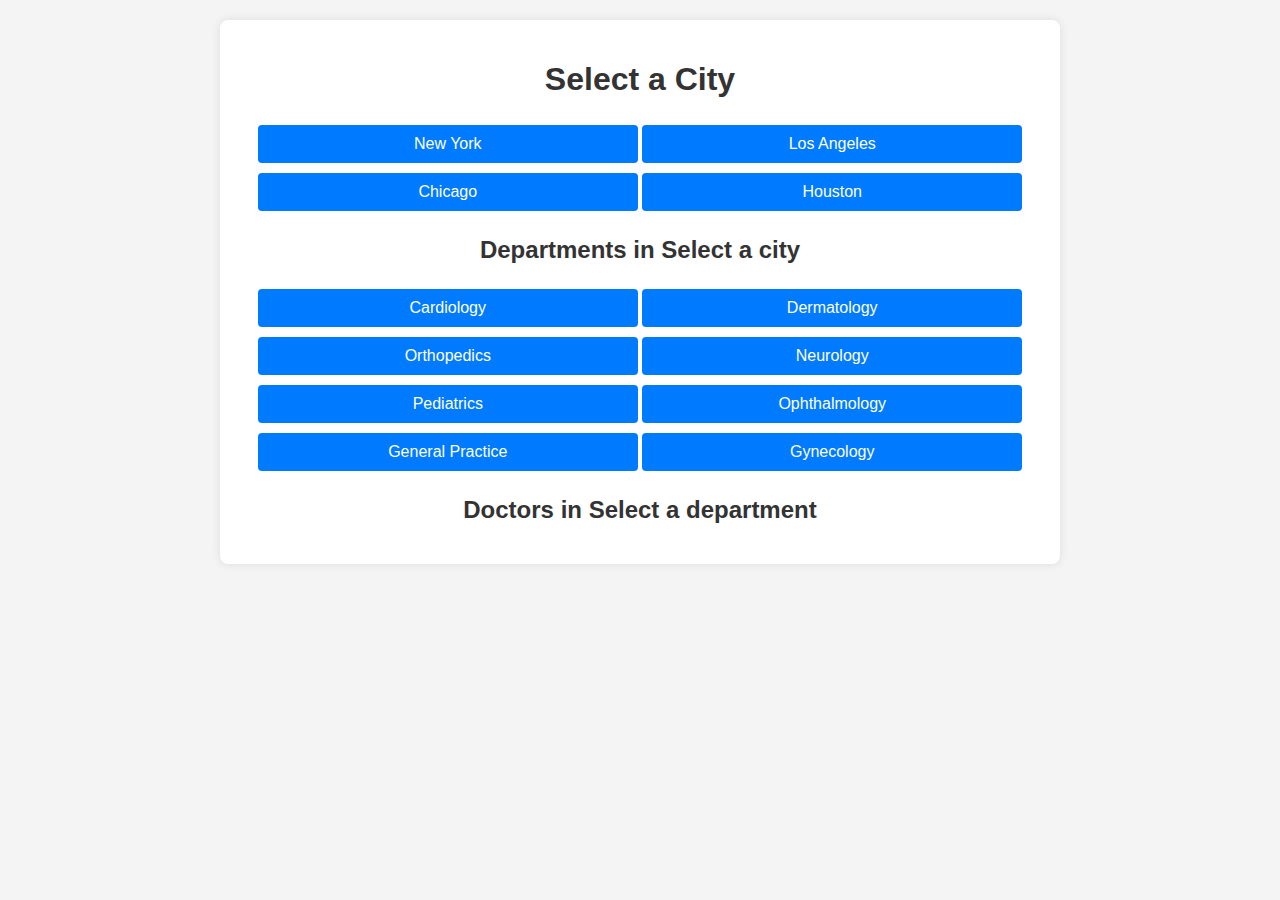
==== doclist/index.html @ 56c26e1c "first commit" ====
<!DOCTYPE html>
<html lang="en">
<head>
    <meta charset="UTF-8">
    <meta name="viewport" content="width=device-width, initial-scale=1.0">
    <title>Document</title>
    <link rel="stylesheet" a href="style.css">
</head>
<body>
    <div class="container">
        <h1>Select a City</h1>
        <ul class="city-list">
            <li data-city="new-york">New York</li>
            <li data-city="los-angeles">Los Angeles</li>
            <li data-city="chicago">Chicago</li>
            <li data-city="houston">Houston</li>
        </ul>

        <h2>Departments in <span id="selected-city">Select a city</span></h2>
        <ul id="department-list" class="department-list">
            <li class="new-york">Cardiology</li>
            <li class="new-york">Dermatology</li>
            <li class="los-angeles">Orthopedics</li>
            <li class="los-angeles">Neurology</li>
            <li class="chicago">Pediatrics</li>
            <li class="chicago">Ophthalmology</li>
            <li class="houston">General Practice</li>
            <li class="houston">Gynecology</li>
        </ul>

        <h2>Doctors in <span id="selected-department">Select a department</span></h2>
        <div id="doctor-list" class="doctor-list">
            <div class="doctor-card new-york cardiology">
                <img src="doc1.jpeg" alt="Dr. John Smith">
                <p>Dr. John Smith</p>
            </div>
            <div class="doctor-card new-york dermatology">
                <img src="doc2.jpeg" alt="Dr. Jane Doe">
                <p>Dr. Jane Doe</p>
            </div>
            <div class="doctor-card los-angeles orthopedics">
                <img src="doc3.jpeg" alt="Dr. Alex Brown">
                <p>Dr. Alex Brown</p>
            </div>
            <div class="doctor-card los-angeles neurology">
                <img src="doc4.jpeg" alt="Dr. Lisa White">
                <p>Dr. Lisa White</p>
            </div>
            <div class="doctor-card chicago pediatrics">
                <img src="doc5.jpeg" alt="Dr. Michael Green">
                <p>Dr. Michael Green</p>
            </div>
            <div class="doctor-card chicago ophthalmology">
                <img src="doc6.jpeg" alt="Dr. Nancy Black">
                <p>Dr. Nancy Black</p>
            </div>
            <div class="doctor-card houston general-practice">
                <img src="doc7.jpeg" alt="Dr. Chris Blue">
                <p>Dr. Chris Blue</p>
            </div>
            <div class="doctor-card houston gynecology">
                <img src="doc8.jpeg" alt="Dr. Karen Red">
                <p>Dr. Karen Red</p>
            </div>
        </div>
    </div>

    <script src="stripts.js"></script>    


</body>
</html>
---- doclist/style.css ----
body {
    font-family: Arial, sans-serif;
    background-color: #f4f4f4;
    margin: 0;
    padding: 20px;
}

.container {
    max-width: 800px;
    margin: 0 auto;
    background: #fff;
    padding: 20px;
    border-radius: 8px;
    box-shadow: 0 0 10px rgba(0, 0, 0, 0.1);
}

h1, h2 {
    text-align: center;
    color: #333;
}

.city-list, .department-list {
    list-style-type: none;
    padding: 0;
    text-align: center;
}

.city-list li, .department-list li {
    padding: 10px;
    margin: 5px 0;
    background: #007BFF;
    color: #fff;
    cursor: pointer;
    border-radius: 4px;
    display: inline-block;
    width: 45%;
    text-align: center;
}

.city-list li:hover, .department-list li:hover {
    background: #0056b3;
}

.doctor-list {
    display: flex;
    flex-wrap: wrap;
    justify-content: center;
    gap: 20px;
    margin-top: 20px;
}

.doctor-card {
    display: none;
    background: #fff;
    border: 1px solid #ddd;
    border-radius: 8px;
    padding: 10px;
    text-align: center;
    box-shadow: 0 0 10px rgba(0, 0, 0, 0.1);
    width: 200px;
}

.doctor-card img {
    border-radius: 50%;
    width: 100px;
    height: 100px;
}

.doctor-card.show {
    display: block;
}
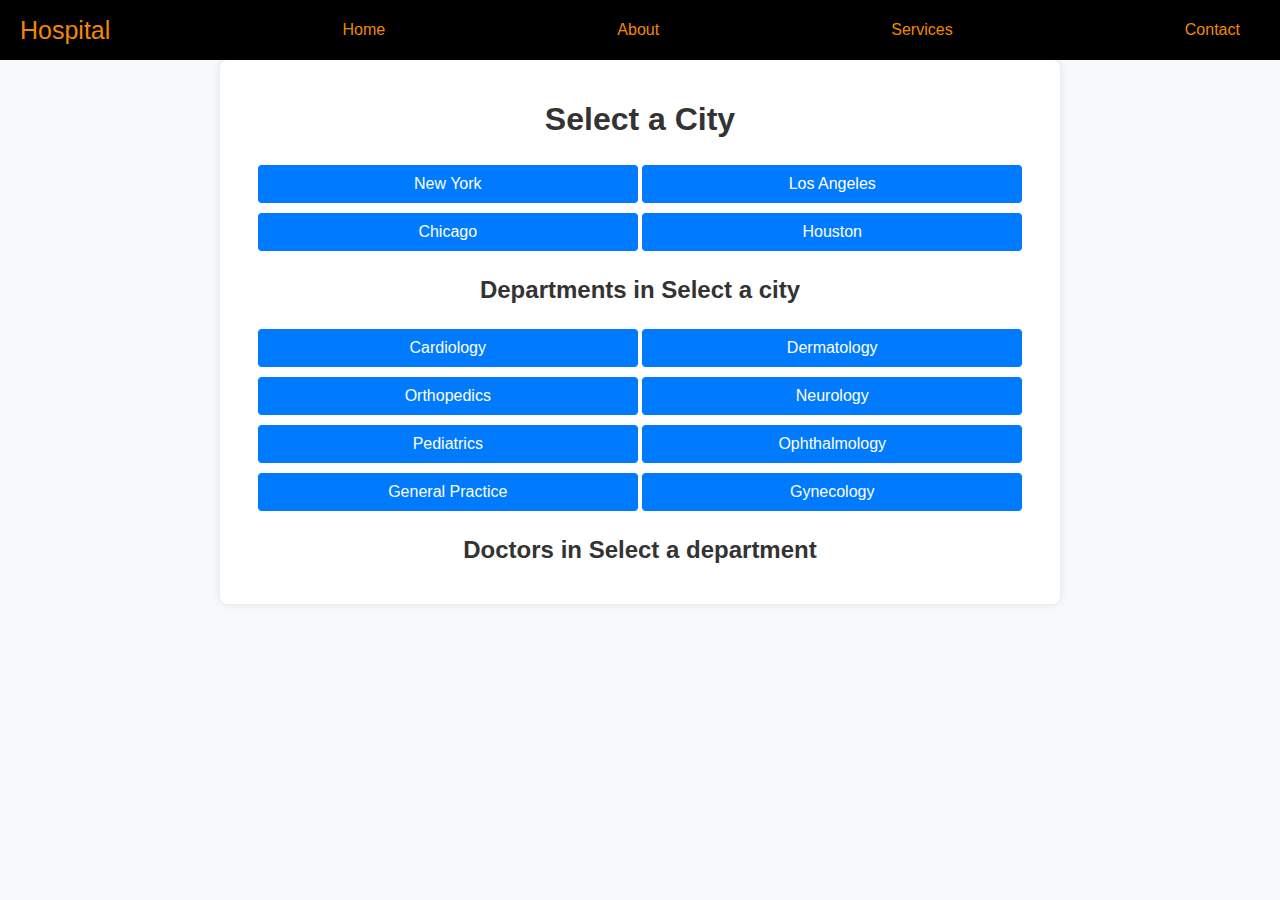
==== commit b191d94d: "delet some file" ====
--- a/doclist/index.html
+++ b/doclist/index.html
@@ -7,6 +7,15 @@
     <link rel="stylesheet" a href="style.css">
 </head>
 <body>
+    <header>
+        <div id="navbar">
+            <A id="logo">Hospital</A>
+            <a href="PROJEC 2index.html">Home</a>
+            <a href="#about">About</a>
+            <a href="index.html">Services</a>
+            <a href="#contact">Contact</a>
+        </div>
+    </header> 
     <div class="container">
         <h1>Select a City</h1>
         <ul class="city-list">
--- a/doclist/style.css
+++ b/doclist/style.css
@@ -3,6 +3,37 @@
     background-color: #f4f4f4;
     margin: 0;
     padding: 20px;
+}
+body {
+    font-family: Arial, sans-serif;
+    margin: 0;
+    padding: 0;
+    background: #f8f9fa;
+}
+
+/* Navbar Styles */
+#navbar {
+    display: flex;
+    justify-content: space-between;
+    align-items: center;
+    height: 60px;
+    background-color: black;
+    padding: 0 20px;
+}
+
+#logo {
+    color: #f08804;
+    font-size: 25px;
+}
+
+#navbar a {
+    color: #f08804;
+    margin-right: 20px;
+    text-decoration: none;
+}
+
+#navbar a:hover {
+    color: yellow;
 }
 
 .container {
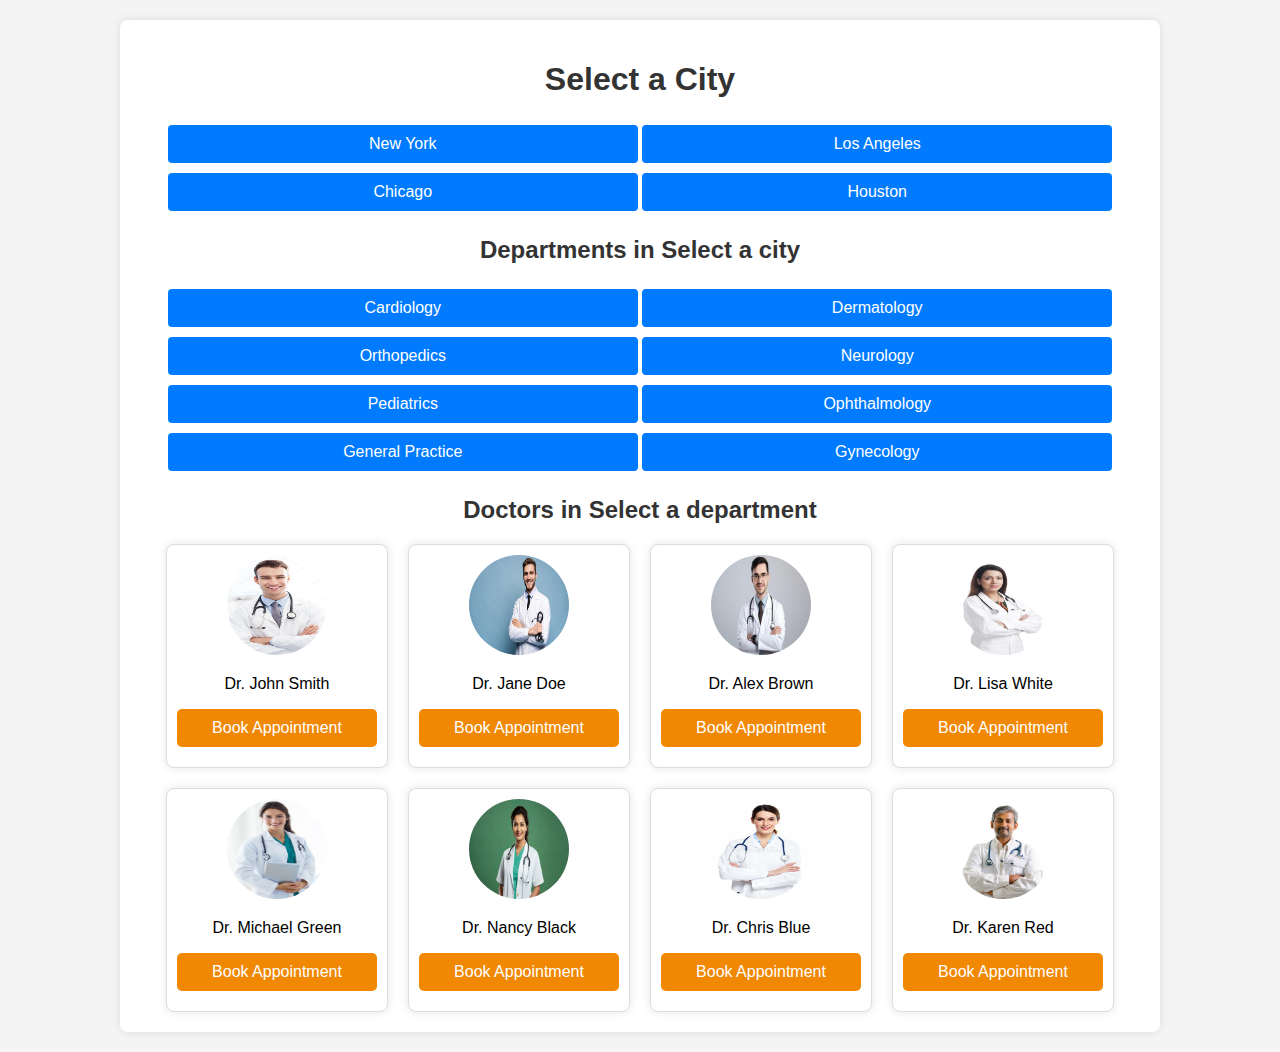
==== commit 0c26b5d3: "edit" ====
--- a/doclist/index.html
+++ b/doclist/index.html
@@ -1,4 +1,4 @@
-<!DOCTYPE html>
+<!--<!DOCTYPE html>
 <html lang="en">
 <head>
     <meta charset="UTF-8">
@@ -78,4 +78,85 @@
 
 
 </body>
-</html>+</html>   -->
+
+
+
+<!DOCTYPE html>
+<html lang="en">
+<head>
+    <meta charset="UTF-8">
+    <meta name="viewport" content="width=device-width, initial-scale=1.0">
+    <title>Doctor Appointment Booking</title>
+    <link rel="stylesheet" href="style.css">
+</head>
+<body>
+    <div class="container">
+        <h1>Select a City</h1>
+        <ul class="city-list">
+            <li data-city="new-york">New York</li>
+            <li data-city="los-angeles">Los Angeles</li>
+            <li data-city="chicago">Chicago</li>
+            <li data-city="houston">Houston</li>
+        </ul>
+
+        <h2>Departments in <span id="selected-city">Select a city</span></h2>
+        <ul id="department-list" class="department-list">
+            <li class="new-york">Cardiology</li>
+            <li class="new-york">Dermatology</li>
+            <li class="los-angeles">Orthopedics</li>
+            <li class="los-angeles">Neurology</li>
+            <li class="chicago">Pediatrics</li>
+            <li class="chicago">Ophthalmology</li>
+            <li class="houston">General Practice</li>
+            <li class="houston">Gynecology</li>
+        </ul>
+
+        <h2>Doctors in <span id="selected-department">Select a department</span></h2>
+        <div id="doctor-list" class="doctor-list">
+            <div class="doctor-card new-york cardiology">
+                <img src="doc1.jpeg" alt="Dr. John Smith">
+                <p>Dr. John Smith</p>
+                <a href="index.html?doctor=JohnSmith" class="book-button">Book Appointment</a>
+            </div>
+            <div class="doctor-card new-york dermatology">
+                <img src="doc2.jpeg" alt="Dr. Jane Doe">
+                <p>Dr. Jane Doe</p>
+                <a href="login/login.html?doctor=JaneDoe" class="book-button">Book Appointment</a>
+            </div>
+            <div class="doctor-card los-angeles orthopedics">
+                <img src="doc3.jpeg" alt="Dr. Alex Brown">
+                <p>Dr. Alex Brown</p>
+                <a href="login.html/login?doctor=AlexBrown" class="book-button">Book Appointment</a>
+            </div>
+            <div class="doctor-card los-angeles neurology">
+                <img src="doc4.jpeg" alt="Dr. Lisa White">
+                <p>Dr. Lisa White</p>
+                <a href="login/login.html?doctor=LisaWhite" class="book-button">Book Appointment</a>
+            </div>
+            <div class="doctor-card chicago pediatrics">
+                <img src="doc5.jpeg" alt="Dr. Michael Green">
+                <p>Dr. Michael Green</p>
+                <a href="login/login.html?doctor=MichaelGreen" class="book-button">Book Appointment</a>
+            </div>
+            <div class="doctor-card chicago ophthalmology">
+                <img src="doc6.jpeg" alt="Dr. Nancy Black">
+                <p>Dr. Nancy Black</p>
+                <a href="login/login.html?doctor=NancyBlack" class="book-button">Book Appointment</a>
+            </div>
+            <div class="doctor-card houston general-practice">
+                <img src="doc7.jpeg" alt="Dr. Chris Blue">
+                <p>Dr. Chris Blue</p>
+                <a href="login/login.html?doctor=ChrisBlue" class="book-button">Book Appointment</a>
+            </div>
+            <div class="doctor-card houston gynecology">
+                <img src="doc8.jpeg" alt="Dr. Karen Red">
+                <p>Dr. Karen Red</p>
+                <a href="login/login.html?doctor=KarenRed" class="book-button">Book Appointment</a>
+            </div>
+        </div>
+    </div>
+
+    <script src="stripts.js"></script>
+</body>
+</html>
--- a/doclist/style.css
+++ b/doclist/style.css
@@ -1,4 +1,4 @@
-body {
+/*body {
     font-family: Arial, sans-serif;
     background-color: #f4f4f4;
     margin: 0;
@@ -11,7 +11,7 @@
     background: #f8f9fa;
 }
 
-/* Navbar Styles */
+/* Navbar Styles 
 #navbar {
     display: flex;
     justify-content: space-between;
@@ -99,4 +99,90 @@
 
 .doctor-card.show {
     display: block;
+}*/
+
+
+
+body {
+    font-family: Arial, sans-serif;
+    background-color: #f4f4f4;
+    margin: 0;
+    padding: 20px;
 }
+
+.container {
+    max-width: 1000px;
+    margin: 0 auto;
+    background: #fff;
+    padding: 20px;
+    border-radius: 8px;
+    box-shadow: 0 0 10px rgba(0, 0, 0, 0.1);
+}
+
+h1, h2 {
+    text-align: center;
+    color: #333;
+}
+
+.city-list, .department-list {
+    list-style-type: none;
+    padding: 0;
+    text-align: center;
+}
+
+.city-list li, .department-list li {
+    padding: 10px;
+    margin: 5px 0;
+    background: #007BFF;
+    color: #fff;
+    cursor: pointer;
+    border-radius: 4px;
+    display: inline-block;
+    width: 45%;
+    text-align: center;
+}
+
+.city-list li:hover, .department-list li:hover {
+    background: #0056b3;
+}
+
+.doctor-list {
+    display: flex;
+    flex-wrap: wrap;
+    justify-content: center;
+    gap: 20px;
+    margin-top: 20px;
+}
+
+.doctor-card {
+    background: #fff;
+    border: 1px solid #ddd;
+    border-radius: 8px;
+    padding: 10px;
+    text-align: center;
+    box-shadow: 0 0 10px rgba(0, 0, 0, 0.1);
+    width: 200px;
+}
+
+.doctor-card img {
+    border-radius: 50%;
+    width: 100px;
+    height: 100px;
+}
+
+.book-button {
+    display: block;
+    margin: 10px 0;
+    padding: 10px;
+    background-color: #f08804;
+    color: white;
+    border: none;
+    border-radius: 5px;
+    text-decoration: none;
+    font-size: 16px;
+    transition: background-color 0.3s ease;
+}
+
+.book-button:hover {
+    background-color: #d97804;
+}
--- a/doclist/style.css
+++ b/doclist/style.css
@@ -1,4 +1,4 @@
-body {
+/*body {
     font-family: Arial, sans-serif;
     background-color: #f4f4f4;
     margin: 0;
@@ -11,7 +11,7 @@
     background: #f8f9fa;
 }
 
-/* Navbar Styles */
+/* Navbar Styles 
 #navbar {
     display: flex;
     justify-content: space-between;
@@ -99,4 +99,90 @@
 
 .doctor-card.show {
     display: block;
+}*/
+
+
+
+body {
+    font-family: Arial, sans-serif;
+    background-color: #f4f4f4;
+    margin: 0;
+    padding: 20px;
 }
+
+.container {
+    max-width: 1000px;
+    margin: 0 auto;
+    background: #fff;
+    padding: 20px;
+    border-radius: 8px;
+    box-shadow: 0 0 10px rgba(0, 0, 0, 0.1);
+}
+
+h1, h2 {
+    text-align: center;
+    color: #333;
+}
+
+.city-list, .department-list {
+    list-style-type: none;
+    padding: 0;
+    text-align: center;
+}
+
+.city-list li, .department-list li {
+    padding: 10px;
+    margin: 5px 0;
+    background: #007BFF;
+    color: #fff;
+    cursor: pointer;
+    border-radius: 4px;
+    display: inline-block;
+    width: 45%;
+    text-align: center;
+}
+
+.city-list li:hover, .department-list li:hover {
+    background: #0056b3;
+}
+
+.doctor-list {
+    display: flex;
+    flex-wrap: wrap;
+    justify-content: center;
+    gap: 20px;
+    margin-top: 20px;
+}
+
+.doctor-card {
+    background: #fff;
+    border: 1px solid #ddd;
+    border-radius: 8px;
+    padding: 10px;
+    text-align: center;
+    box-shadow: 0 0 10px rgba(0, 0, 0, 0.1);
+    width: 200px;
+}
+
+.doctor-card img {
+    border-radius: 50%;
+    width: 100px;
+    height: 100px;
+}
+
+.book-button {
+    display: block;
+    margin: 10px 0;
+    padding: 10px;
+    background-color: #f08804;
+    color: white;
+    border: none;
+    border-radius: 5px;
+    text-decoration: none;
+    font-size: 16px;
+    transition: background-color 0.3s ease;
+}
+
+.book-button:hover {
+    background-color: #d97804;
+}
